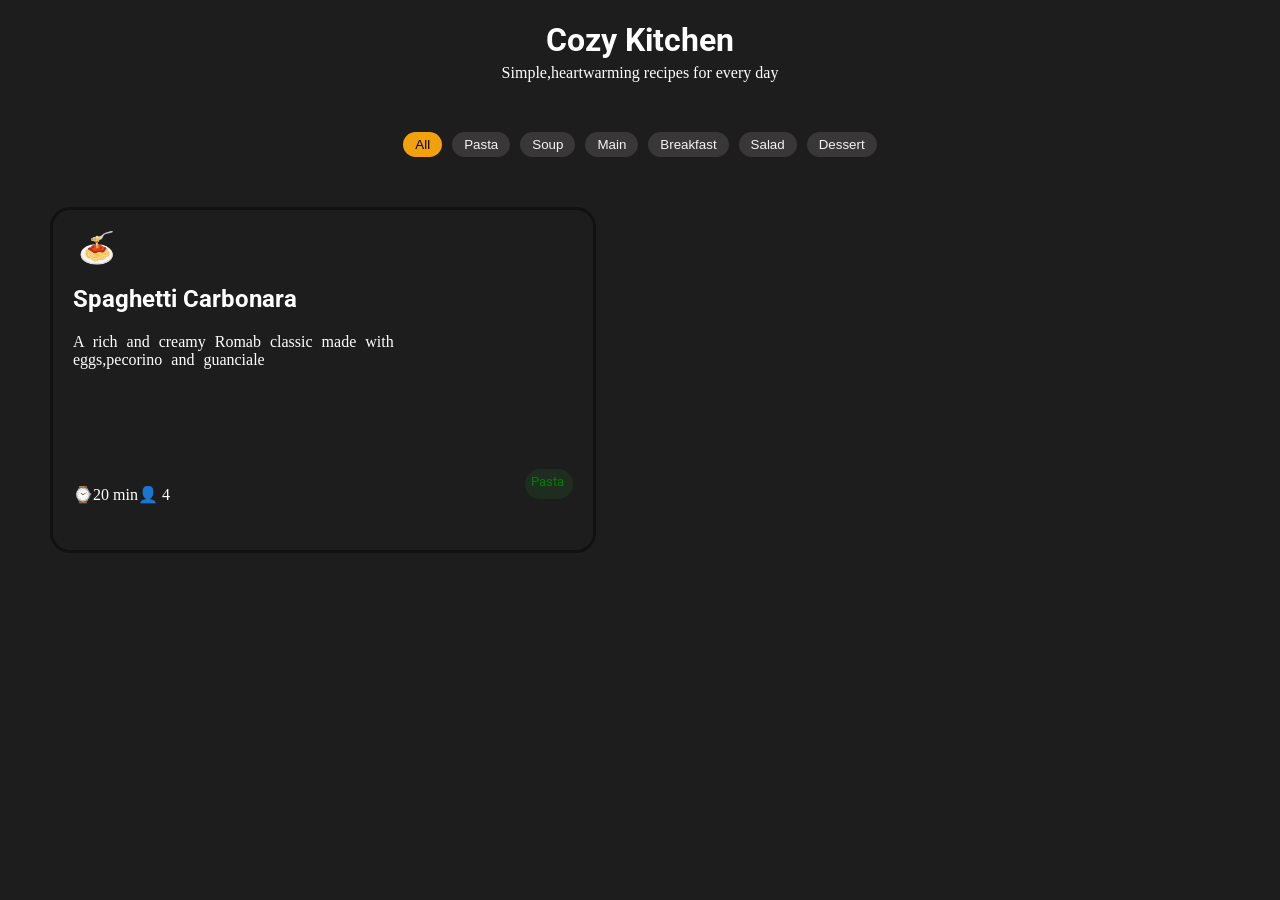
==== kitchen.html @ 12f5d93a "added new file" ====
<!doctype html>
<html lang="en">
  <head>
    <meta charset="UTF-8" />
    <meta name="viewport" content="width=device-width, initial-scale=1.0" />
    <title>Document</title>
    <link rel="stylesheet" href="kitchen.css" />
  </head>
  <body>
    <div class="main-container">
      <div header-container>
        <h1>Cozy Kitchen</h1>
        <p class="first-p">Simple,heartwarming recipes for every day</p>
      </div>
      <div class="buttons-container">
        <button class="button-fs">All</button>
        <button class="button-s">Pasta</button>
        <button class="button-s">Soup</button>
        <button class="button-s">Main</button>
        <button class="button-s">Breakfast</button>
        <button class="button-s">Salad</button>
        <button class="button-s">Dessert</button>
      </div>
      <div class="inner-container">
        <div class="inner-1">
          <p class="icon">&#127837;</p>
          <h2>Spaghetti Carbonara</h2>
          <p class="second-p">
            A rich and creamy Romab classic made with eggs,pecorino and
            guanciale
          </p>
          <div class="last">
            <p>&#8986;20 min</p>
            <p>&#128100; 4</p>
            <button
              style="display: flex; justify-content: space-between"
              class="button-pasta"
            >
              Pasta
            </button>
          </div>
        </div>
      </div>
    </div>
  </body>
</html>
---- kitchen.css ----
@import url("https://fonts.googleapis.com/css2?family=Bitcount+Grid+Double:wght@100..900&family=Lobster+Two:ital,wght@0,400;0,700;1,400;1,700&family=Roboto:ital,wght@0,100..900;1,100..900&family=Saira+Stencil:ital,wght@0,100..900;1,100..900&family=Sekuya&display=swap");

body {
  background-color: rgb(30, 29, 29);
  padding: 0;
  margin: 0;
  color: white;
}
h1 {
  text-align: center;
  margin-bottom: 5px;
  font-family: roboto;
}
.first-p {
  text-align: center;
  margin-top: 5px;
  margin-bottom: 50px;
}
.buttons-container {
  display: flex;
  justify-content: center;
  gap: 10px;
  margin-bottom: 40px;
}
.button-fs {
  background-color: rgb(242, 161, 10);
  color: rgb(0, 0, 0);
  border-radius: 50px;
  /* border-radius: solid; */
  padding-left: 12px;
  padding-right: 12px;
  padding-top: 5px;
  padding-bottom: 5px;
  border: none;
}
.button-s {
  background-color: rgb(57, 55, 55);
  color: whitesmoke;
  border-radius: 50px;

  padding-left: 12px;
  padding-right: 12px;
  padding-top: 5px;
  padding-bottom: 5px;
  border: none;
}
.inner-1 {
  border: solid;
  padding: 20px;
  padding-top: 0px;
  border-radius: 20px;
  width: 500px;
  height: 320px;
  margin: 50px;
  border-color: rgb(16, 18, 18);
}
.icon {
  font-size: 30px;
  /* padding: 10px; */
  margin-top: 20px;
  margin-right: 10px;
  margin-left: 5px;
  margin-bottom: 10px;
}
h2 {
  font-family: roboto;
  width: 230px;
}
.second-p {
  width: 350px;
  word-spacing: 5px;
  margin-bottom: 100px;
}
.last {
  display: flex;
}
.button-pasta {
  margin-left: auto;
  border-radius: 20px;
  border: none;
  width: 48px;
  height: 30px;
  padding-top: 5px;
  background-color: rgb(30, 45, 32);
  color: green;
  font-family: roboto;
  /* margin-bottom: 10px; */
}
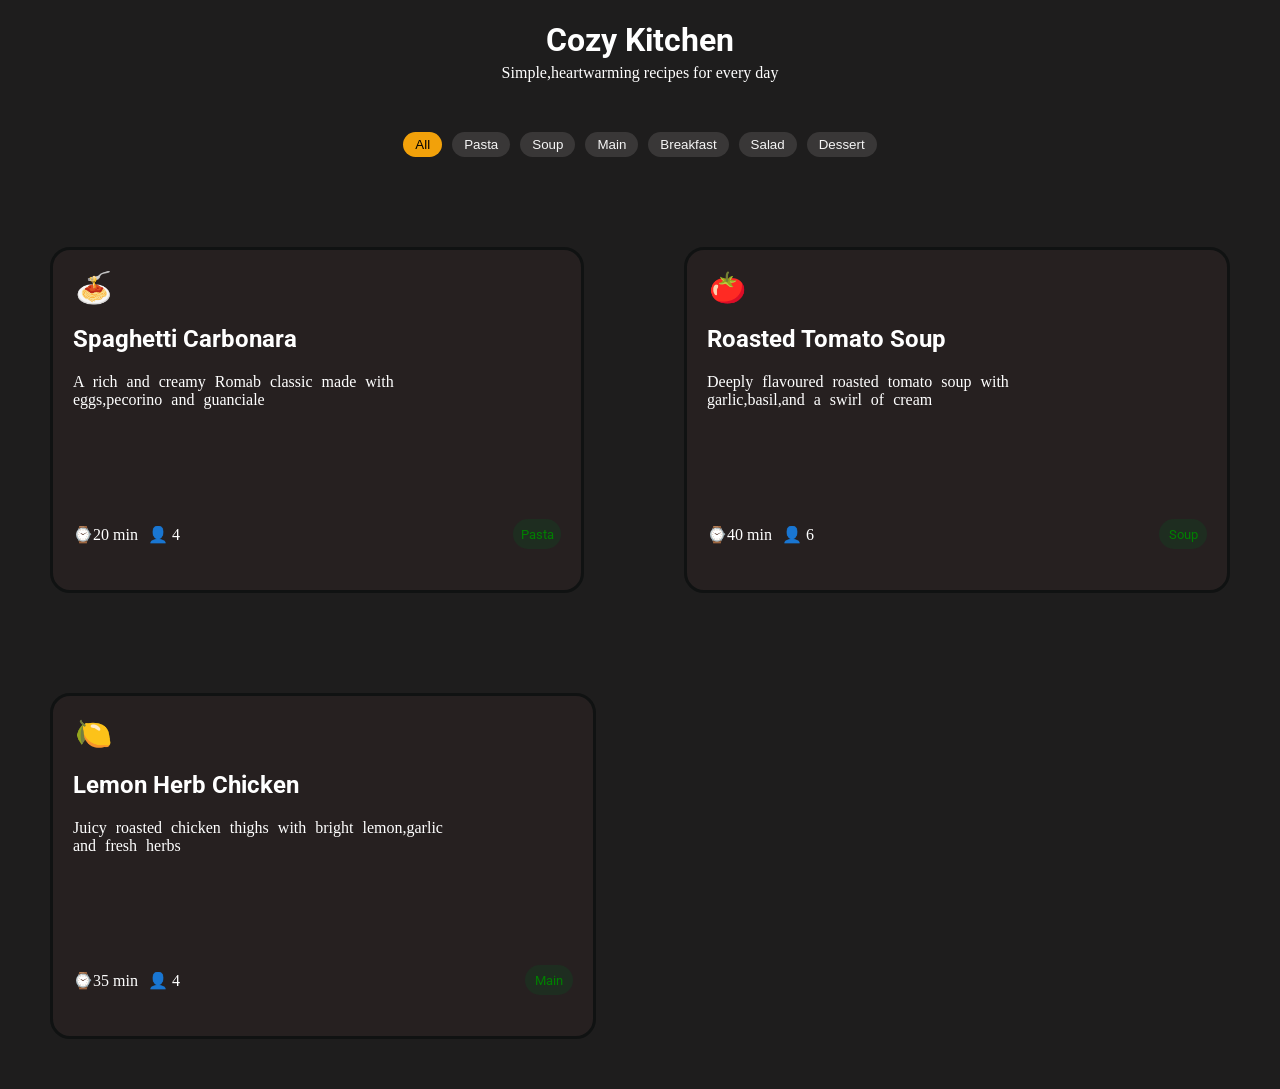
==== commit c4739c6e: "added some containers and style" ====
--- a/kitchen.html
+++ b/kitchen.html
@@ -31,13 +31,35 @@
           </p>
           <div class="last">
             <p>&#8986;20 min</p>
-            <p>&#128100; 4</p>
-            <button
-              style="display: flex; justify-content: space-between"
-              class="button-pasta"
-            >
-              Pasta
-            </button>
+            <p class="people">&#128100; 4</p>
+            <button class="button-pasta">Pasta</button>
+          </div>
+        </div>
+
+        <div class="inner-2">
+          <p class="icon-2">&#127813;</p>
+          <h2 class="roasted-h">Roasted Tomato Soup</h2>
+          <p class="roasted-p">
+            Deeply flavoured roasted tomato soup with garlic,basil,and a swirl
+            of cream
+          </p>
+          <div class="last-2">
+            <p>&#8986;40 min</p>
+            <p class="people">&#128100; 6</p>
+            <button class="button-soup">Soup</button>
+          </div>
+        </div>
+        <div class="inner-2">
+          <p class="icon-2">&#127819;</p>
+          <h2 class="roasted-h">Lemon Herb Chicken</h2>
+          <p class="roasted-p" style="width: 380px">
+            Juicy roasted chicken thighs with bright lemon,garlic and fresh
+            herbs
+          </p>
+          <div class="last-2">
+            <p>&#8986;35 min</p>
+            <p class="people">&#128100; 4</p>
+            <button class="button-soup">Main</button>
           </div>
         </div>
       </div>
--- a/kitchen.css
+++ b/kitchen.css
@@ -45,21 +45,25 @@
   border: none;
 }
 .inner-1 {
+  flex: 1 1 300px;
+  max-width: 500px;
+  height: 320px;
   border: solid;
   padding: 20px;
   padding-top: 0px;
   border-radius: 20px;
-  width: 500px;
-  height: 320px;
+  /* width: 500px;
+  height: 320px; */
   margin: 50px;
   border-color: rgb(16, 18, 18);
+  background-color: rgb(38, 32, 32);
 }
 .icon {
   font-size: 30px;
   /* padding: 10px; */
   margin-top: 20px;
   margin-right: 10px;
-  margin-left: 5px;
+  margin-left: 2px;
   margin-bottom: 10px;
 }
 h2 {
@@ -74,15 +78,73 @@
 .last {
   display: flex;
 }
+
+.people {
+  margin-left: 10px;
+}
 .button-pasta {
   margin-left: auto;
   border-radius: 20px;
   border: none;
   width: 48px;
   height: 30px;
-  padding-top: 5px;
+  padding-top: 2px;
   background-color: rgb(30, 45, 32);
   color: green;
   font-family: roboto;
-  /* margin-bottom: 10px; */
+  margin-top: 10px;
+  cursor: pointer;
 }
+
+.inner-2 {
+  flex: 1 1 350px;
+  max-width: 500px;
+  height: 320px;
+  border: solid;
+  padding: 20px;
+  padding-top: 0px;
+  border-radius: 20px;
+  /* width: 500px;
+  height: 320px; */
+  margin: 50px;
+  border-color: rgb(16, 18, 18);
+  background-color: rgb(38, 32, 32);
+}
+.icon-2 {
+  font-size: 30px;
+  /* padding: 10px; */
+  margin-top: 20px;
+  margin-right: 10px;
+  margin-left: 2px;
+  margin-bottom: 10px;
+}
+.roasted-h {
+  font-family: roboto;
+  width: 250px;
+}
+.roasted-p {
+  width: 350px;
+  word-spacing: 5px;
+  margin-bottom: 100px;
+}
+.last-2 {
+  display: flex;
+}
+.button-soup {
+  margin-left: auto;
+  border-radius: 20px;
+  border: none;
+  width: 48px;
+  height: 30px;
+  padding-top: 2px;
+  background-color: rgb(30, 45, 32);
+  color: green;
+  font-family: roboto;
+  margin-top: 10px;
+  cursor: pointer;
+}
+.inner-container {
+  display: flex;
+  flex-wrap: wrap;
+  gap: 0;
+}
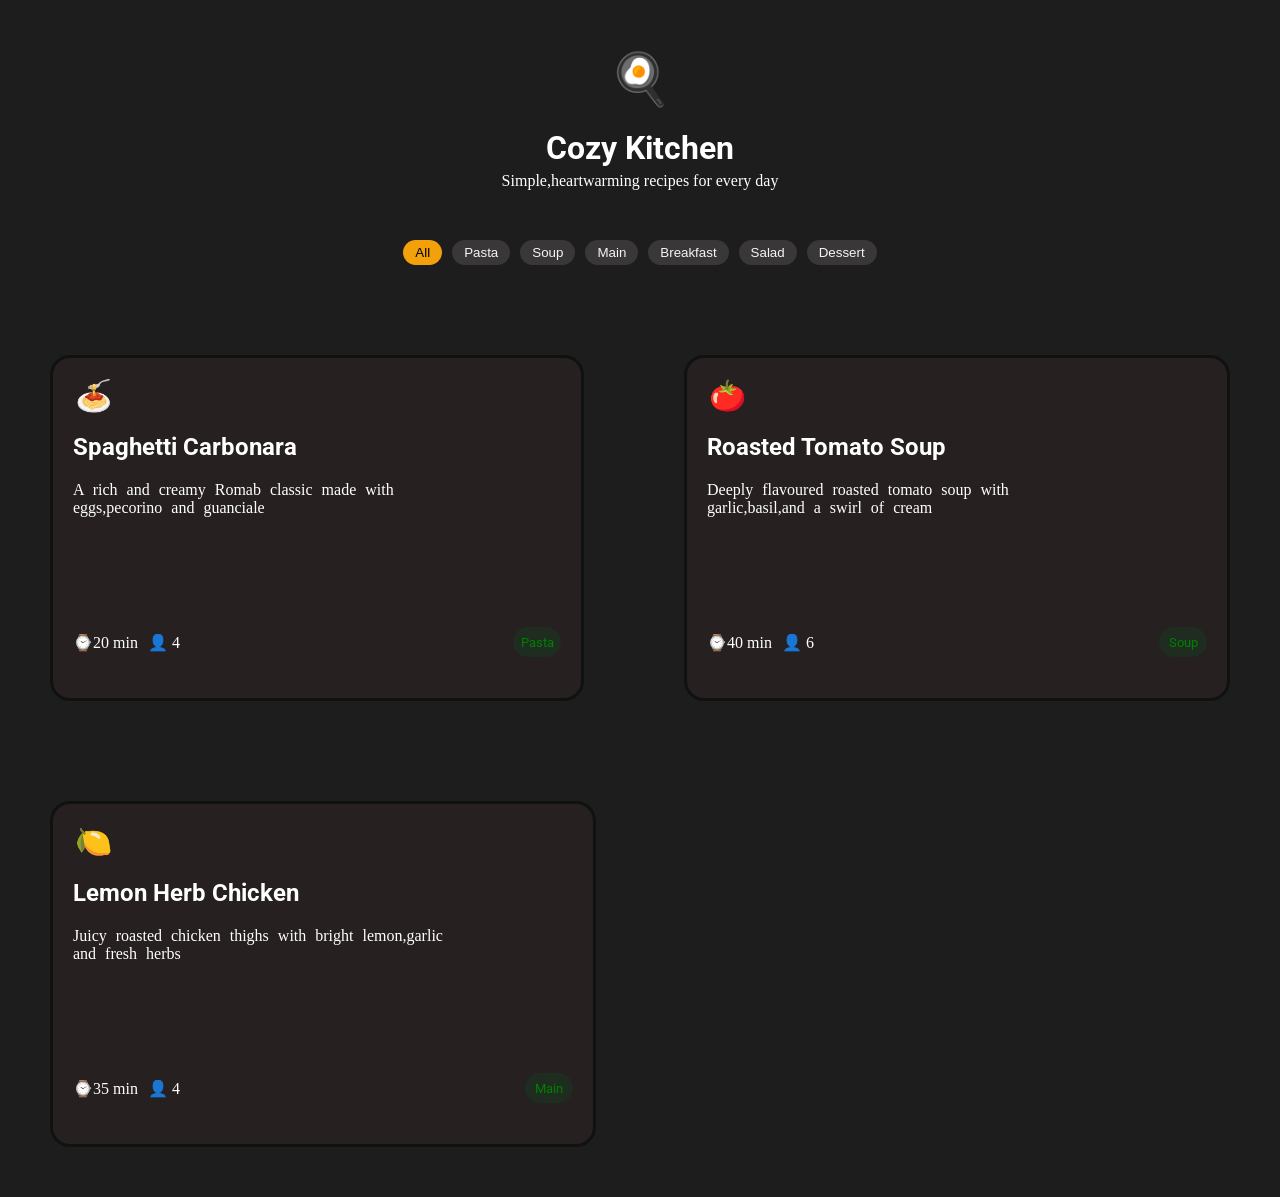
==== commit 5d4e2c91: "added a paragraph" ====
--- a/kitchen.html
+++ b/kitchen.html
@@ -9,6 +9,9 @@
   <body>
     <div class="main-container">
       <div header-container>
+        <p style="text-align: center; font-size: 50px; margin-bottom: 10px">
+          🍳
+        </p>
         <h1>Cozy Kitchen</h1>
         <p class="first-p">Simple,heartwarming recipes for every day</p>
       </div>
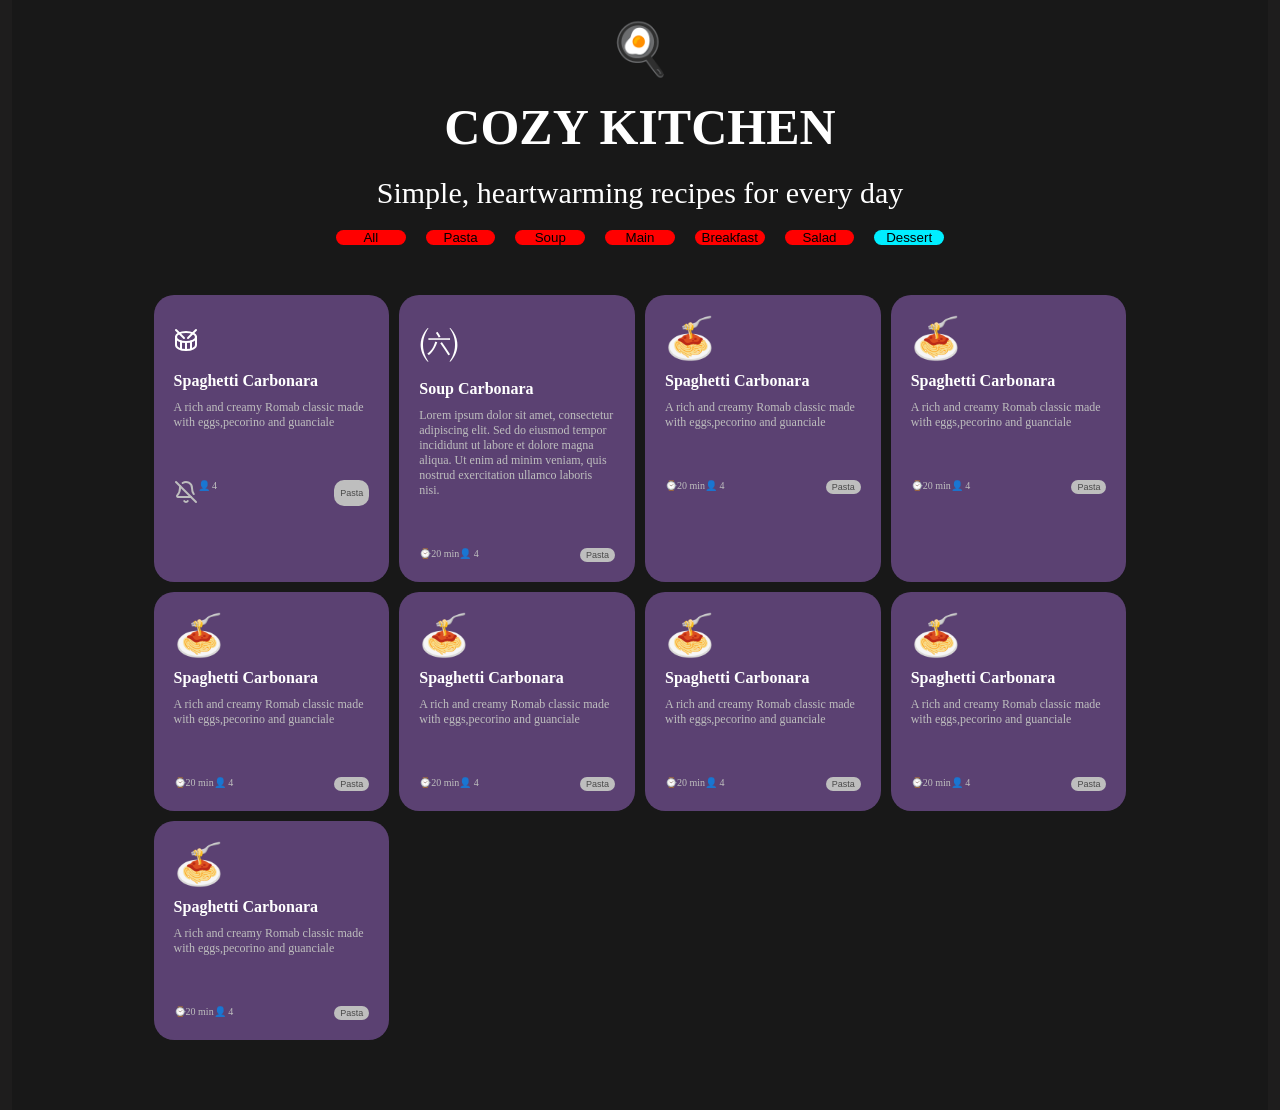
==== commit 84cb8ca1: "Responsive Layout + Objects" ====
--- a/kitchen.html
+++ b/kitchen.html
@@ -7,65 +7,356 @@
     <link rel="stylesheet" href="kitchen.css" />
   </head>
   <body>
+    <!-- SECTIONS -->
     <div class="main-container">
-      <div header-container>
-        <p style="text-align: center; font-size: 50px; margin-bottom: 10px">
-          🍳
-        </p>
-        <h1>Cozy Kitchen</h1>
-        <p class="first-p">Simple,heartwarming recipes for every day</p>
+      <!--SECTION 1: HEADER CONTAINER-->
+      <div class="header-container">
+        <p class="header-icon">🍳</p>
+        <h1 class="page-title">Cozy Kitchen</h1>
+        <p class="call-to-action">Simple, heartwarming recipes for every day</p>
       </div>
+
+      <!-- SECTION 2: BUTTONS CONTAINER -->
       <div class="buttons-container">
-        <button class="button-fs">All</button>
-        <button class="button-s">Pasta</button>
-        <button class="button-s">Soup</button>
-        <button class="button-s">Main</button>
-        <button class="button-s">Breakfast</button>
-        <button class="button-s">Salad</button>
-        <button class="button-s">Dessert</button>
+        <button>All</button>
+        <!--  .buttons-container button:nth-child(1)  or  .buttons-container button:first-child-->
+        <button>Pasta</button
+        ><!--  .buttons-container button:nth-child(2)-->
+        <button>Soup</button
+        ><!--  .buttons-container button:nth-child(3)-->
+        <button>Main</button
+        ><!--  .buttons-container button:nth-child(4)-->
+        <button>Breakfast</button
+        ><!--  .buttons-container button:nth-child(5)-->
+        <button>Salad</button
+        ><!--  .buttons-container button:nth-child(6)-->
+        <button>Dessert</button
+        ><!--  .buttons-container button:nth-child(7)  or  .buttons-container button:first-child-->
       </div>
-      <div class="inner-container">
-        <div class="inner-1">
-          <p class="icon">&#127837;</p>
-          <h2>Spaghetti Carbonara</h2>
-          <p class="second-p">
-            A rich and creamy Romab classic made with eggs,pecorino and
-            guanciale
-          </p>
-          <div class="last">
-            <p>&#8986;20 min</p>
-            <p class="people">&#128100; 4</p>
-            <button class="button-pasta">Pasta</button>
-          </div>
-        </div>
-
-        <div class="inner-2">
-          <p class="icon-2">&#127813;</p>
-          <h2 class="roasted-h">Roasted Tomato Soup</h2>
-          <p class="roasted-p">
-            Deeply flavoured roasted tomato soup with garlic,basil,and a swirl
-            of cream
-          </p>
-          <div class="last-2">
-            <p>&#8986;40 min</p>
-            <p class="people">&#128100; 6</p>
-            <button class="button-soup">Soup</button>
-          </div>
-        </div>
-        <div class="inner-2">
-          <p class="icon-2">&#127819;</p>
-          <h2 class="roasted-h">Lemon Herb Chicken</h2>
-          <p class="roasted-p" style="width: 380px">
-            Juicy roasted chicken thighs with bright lemon,garlic and fresh
-            herbs
-          </p>
-          <div class="last-2">
-            <p>&#8986;35 min</p>
-            <p class="people">&#128100; 4</p>
-            <button class="button-soup">Main</button>
+
+      <!-- SECTION 3: GRID/CARD CONTAINER -->
+      <div class="cards-container">
+        <!-- Card 1  -->
+        <div class="cards">
+          <!-- card-top -->
+          <div class="card-top">
+            <p>
+              <svg
+                xmlns="http://www.w3.org/2000/svg"
+                width="24"
+                height="24"
+                viewBox="0 0 24 24"
+                fill="none"
+                stroke="currentColor"
+                stroke-width="2"
+                stroke-linecap="round"
+                stroke-linejoin="round"
+                class="lucide lucide-drum-icon lucide-drum"
+              >
+                <path d="m2 2 8 8" />
+                <path d="m22 2-8 8" />
+                <ellipse cx="12" cy="9" rx="10" ry="5" />
+                <path d="M7 13.4v7.9" />
+                <path d="M12 14v8" />
+                <path d="M17 13.4v7.9" />
+                <path d="M2 9v8a10 5 0 0 0 20 0V9" />
+              </svg>
+            </p>
+            <h2>Spaghetti Carbonara</h2>
+            <p>
+              A rich and creamy Romab classic made with eggs,pecorino and
+              guanciale
+            </p>
+          </div>
+
+          <!-- card-bottom -->
+          <div class="card-bottom">
+            <!-- card-bottom - left -->
+            <!-- .card-bottom div:first-child -->
+            <!-- .card-bottom div:nth-child(1) -->
+            <div>
+              <p>
+                <svg
+                  xmlns="http://www.w3.org/2000/svg"
+                  width="24"
+                  height="24"
+                  viewBox="0 0 24 24"
+                  fill="none"
+                  stroke="currentColor"
+                  stroke-width="2"
+                  stroke-linecap="round"
+                  stroke-linejoin="round"
+                  class="lucide lucide-bell-off-icon lucide-bell-off"
+                >
+                  <path d="M10.268 21a2 2 0 0 0 3.464 0" />
+                  <path
+                    d="M17 17H4a1 1 0 0 1-.74-1.673C4.59 13.956 6 12.499 6 8a6 6 0 0 1 .258-1.742"
+                  />
+                  <path d="m2 2 20 20" />
+                  <path
+                    d="M8.668 3.01A6 6 0 0 1 18 8c0 2.687.77 4.653 1.707 6.05"
+                  />
+                </svg>
+              </p>
+              <p>&#128100; 4</p>
+            </div>
+
+            <!-- card-bottom - right-->
+            <!-- .card-bottom div:last-child -->
+            <!-- .card-bottom div:nth-child(2) -->
+            <!-- .card-bottom  button-->
+            <button>Pasta</button>
+          </div>
+        </div>
+
+        <!-- Card 2  -->
+
+        <div class="cards">
+          <!-- card-top -->
+          <div class="card-top">
+            <p>&#12837;</p>
+            <h2>Soup Carbonara</h2>
+            <p>
+              Lorem ipsum dolor sit amet, consectetur adipiscing elit. Sed do
+              eiusmod tempor incididunt ut labore et dolore magna aliqua. Ut
+              enim ad minim veniam, quis nostrud exercitation ullamco laboris
+              nisi.
+            </p>
+          </div>
+
+          <!-- card-bottom -->
+          <div class="card-bottom">
+            <!-- card-bottom - left -->
+            <!-- .card-bottom div:first-child -->
+            <!-- .card-bottom div:nth-child(1) -->
+            <div>
+              <p>&#8986;20 min</p>
+              <p>&#128100; 4</p>
+            </div>
+
+            <!-- card-bottom - right-->
+            <!-- .card-bottom div:last-child -->
+            <!-- .card-bottom div:nth-child(2) -->
+            <!-- .card-bottom  button-->
+            <button>Pasta</button>
+          </div>
+        </div>
+        <!-- Card 3 -->
+        <div class="cards">
+          <!-- card-top -->
+          <div class="card-top">
+            <p>&#127837;</p>
+            <h2>Spaghetti Carbonara</h2>
+            <p>
+              A rich and creamy Romab classic made with eggs,pecorino and
+              guanciale
+            </p>
+          </div>
+
+          <!-- card-bottom -->
+          <div class="card-bottom">
+            <!-- card-bottom - left -->
+            <!-- .card-bottom div:first-child -->
+            <!-- .card-bottom div:nth-child(1) -->
+            <div>
+              <p>&#8986;20 min</p>
+              <p>&#128100; 4</p>
+            </div>
+
+            <!-- card-bottom - right-->
+            <!-- .card-bottom div:last-child -->
+            <!-- .card-bottom div:nth-child(2) -->
+            <!-- .card-bottom  button-->
+            <button>Pasta</button>
+          </div>
+        </div>
+
+        <!-- Card 4  -->
+
+        <div class="cards">
+          <!-- card-top -->
+          <div class="card-top">
+            <p>&#127837;</p>
+            <h2>Spaghetti Carbonara</h2>
+            <p>
+              A rich and creamy Romab classic made with eggs,pecorino and
+              guanciale
+            </p>
+          </div>
+
+          <!-- card-bottom -->
+          <div class="card-bottom">
+            <!-- card-bottom - left -->
+            <!-- .card-bottom div:first-child -->
+            <!-- .card-bottom div:nth-child(1) -->
+            <div>
+              <p>&#8986;20 min</p>
+              <p>&#128100; 4</p>
+            </div>
+
+            <!-- card-bottom - right-->
+            <!-- .card-bottom div:last-child -->
+            <!-- .card-bottom div:nth-child(2) -->
+            <!-- .card-bottom  button-->
+            <button>Pasta</button>
+          </div>
+        </div>
+        <!-- Card 5  -->
+
+        <div class="cards">
+          <!-- card-top -->
+          <div class="card-top">
+            <p>&#127837;</p>
+            <h2>Spaghetti Carbonara</h2>
+            <p>
+              A rich and creamy Romab classic made with eggs,pecorino and
+              guanciale
+            </p>
+          </div>
+
+          <!-- card-bottom -->
+          <div class="card-bottom">
+            <!-- card-bottom - left -->
+            <!-- .card-bottom div:first-child -->
+            <!-- .card-bottom div:nth-child(1) -->
+            <div>
+              <p>&#8986;20 min</p>
+              <p>&#128100; 4</p>
+            </div>
+
+            <!-- card-bottom - right-->
+            <!-- .card-bottom div:last-child -->
+            <!-- .card-bottom div:nth-child(2) -->
+            <!-- .card-bottom  button-->
+            <button>Pasta</button>
+          </div>
+        </div>
+        <!-- Card 6  -->
+
+        <div class="cards">
+          <!-- card-top -->
+          <div class="card-top">
+            <p>&#127837;</p>
+            <h2>Spaghetti Carbonara</h2>
+            <p>
+              A rich and creamy Romab classic made with eggs,pecorino and
+              guanciale
+            </p>
+          </div>
+
+          <!-- card-bottom -->
+          <div class="card-bottom">
+            <!-- card-bottom - left -->
+            <!-- .card-bottom div:first-child -->
+            <!-- .card-bottom div:nth-child(1) -->
+            <div>
+              <p>&#8986;20 min</p>
+              <p>&#128100; 4</p>
+            </div>
+
+            <!-- card-bottom - right-->
+            <!-- .card-bottom div:last-child -->
+            <!-- .card-bottom div:nth-child(2) -->
+            <!-- .card-bottom  button-->
+            <button>Pasta</button>
+          </div>
+        </div>
+        <!-- Card 7  -->
+        <div class="cards">
+          <!-- card-top -->
+          <div class="card-top">
+            <p>&#127837;</p>
+            <h2>Spaghetti Carbonara</h2>
+            <p>
+              A rich and creamy Romab classic made with eggs,pecorino and
+              guanciale
+            </p>
+          </div>
+
+          <!-- card-bottom -->
+          <div class="card-bottom">
+            <!-- card-bottom - left -->
+            <!-- .card-bottom div:first-child -->
+            <!-- .card-bottom div:nth-child(1) -->
+            <div>
+              <p>&#8986;20 min</p>
+              <p>&#128100; 4</p>
+            </div>
+
+            <!-- card-bottom - right-->
+            <!-- .card-bottom div:last-child -->
+            <!-- .card-bottom div:nth-child(2) -->
+            <!-- .card-bottom  button-->
+            <button>Pasta</button>
+          </div>
+        </div>
+        <!-- Card 8  -->
+        <div class="cards">
+          <!-- card-top -->
+          <div class="card-top">
+            <p>&#127837;</p>
+            <h2>Spaghetti Carbonara</h2>
+            <p>
+              A rich and creamy Romab classic made with eggs,pecorino and
+              guanciale
+            </p>
+          </div>
+
+          <!-- card-bottom -->
+          <div class="card-bottom">
+            <!-- card-bottom - left -->
+            <!-- .card-bottom div:first-child -->
+            <!-- .card-bottom div:nth-child(1) -->
+            <div>
+              <p>&#8986;20 min</p>
+              <p>&#128100; 4</p>
+            </div>
+
+            <!-- card-bottom - right-->
+            <!-- .card-bottom div:last-child -->
+            <!-- .card-bottom div:nth-child(2) -->
+            <!-- .card-bottom  button-->
+            <button>Pasta</button>
+          </div>
+        </div>
+
+        <!-- Card 9  -->
+        <div class="cards">
+          <!-- card-top -->
+          <div class="card-top">
+            <p>&#127837;</p>
+            <h2>Spaghetti Carbonara</h2>
+            <p>
+              A rich and creamy Romab classic made with eggs,pecorino and
+              guanciale
+            </p>
+          </div>
+
+          <!-- card-bottom -->
+          <div class="card-bottom">
+            <!-- card-bottom - left -->
+            <!-- .card-bottom div:first-child -->
+            <!-- .card-bottom div:nth-child(1) -->
+            <div>
+              <p>&#8986;20 min</p>
+              <p>&#128100; 4</p>
+            </div>
+
+            <!-- card-bottom - right-->
+            <!-- .card-bottom div:last-child -->
+            <!-- .card-bottom div:nth-child(2) -->
+            <!-- .card-bottom  button-->
+            <button>Pasta</button>
           </div>
         </div>
       </div>
     </div>
+    <link rel="stylesheet" href="" />
+    <script src="db.js"></script>
   </body>
 </html>
+<!-- Research
+1. margin:auto;  what does it mean?
+2. 
+3. What is an svg
+-->
--- a/kitchen.css
+++ b/kitchen.css
@@ -6,145 +6,215 @@
   margin: 0;
   color: white;
 }
-h1 {
+p,
+h1,
+h2,
+button {
+  padding: 0;
+  margin: 0;
+}
+.main-container {
+  max-width: 100%;
+  width: 95%;
+  padding: 20px;
+  margin: auto;
+  background-color: #181818;
+}
+@media (max-width: 720px) {
+  .main-container {
+    max-width: 100%;
+    width: 100%;
+    padding: 2px;
+    margin: auto;
+  }
+}
+/* HEADER CONTAINER DESKTOP */
+/* flex: diplays things in one line */
+.header-container {
+  display: flex;
+  flex-direction: column;
+  align-items: center;
+  justify-content: flex-end;
+  gap: 20px;
   text-align: center;
-  margin-bottom: 5px;
-  font-family: roboto;
-}
-.first-p {
-  text-align: center;
-  margin-top: 5px;
-  margin-bottom: 50px;
-}
+  font-size: 50px;
+  text-transform: uppercase;
+}
+.header-icon {
+  padding: 0;
+  margin: 0;
+}
+
+.page-title {
+  padding: 0;
+  margin: 0;
+  font-size: 50px;
+}
+
+.call-to-action {
+  padding: 0;
+  margin: 0;
+  font-size: 30px;
+  text-transform: none;
+}
+/* HEADER CONTAINER MOBILE */
+@media (max-width: 720px) {
+  /* flex: diplays things in one line */
+  .header-container {
+    display: flex;
+    flex-direction: column;
+    align-items: center;
+    justify-content: flex-end;
+    gap: 20px;
+    text-align: center;
+    font-size: 40px;
+    text-transform: uppercase;
+  }
+  .header-icon {
+    padding: 0;
+    margin: 0;
+  }
+
+  .page-title {
+    padding: 0;
+    margin: 0;
+    font-size: 30px;
+  }
+
+  .call-to-action {
+    padding: 0;
+    margin: 0;
+    font-size: 20px;
+    text-transform: none;
+  }
+}
+/* BUTTONS CONTAINER DESKTOP  */
 .buttons-container {
-  display: flex;
-  justify-content: center;
+  display: grid;
+  grid-template-columns: repeat(7, 1fr);
+  width: 50%;
+  margin: 20px auto;
+  gap: 20px;
+}
+
+.buttons-container button {
+  border-radius: 10px;
+  background: rgb(255, 0, 0);
+  border: none;
+}
+.buttons-container button:last-child {
+  border-radius: 10px;
+  background: rgb(0, 238, 255);
+  border: none;
+}
+
+/* BUTTONS CONTAINER MOBILE  */
+@media (max-width: 720px) {
+  .buttons-container {
+    display: grid;
+    grid-template-columns: repeat(3, 1fr);
+    width: 90%;
+    margin: 20px auto;
+    gap: 10px;
+  }
+  .buttons-container button {
+    border-radius: 10px;
+    background: #5b4172;
+    border: none;
+    padding-top: 10px;
+    padding-bottom: 10px;
+    font-size: 12px;
+    text-transform: uppercase;
+    color: white;
+  }
+  .buttons-container button:last-child {
+    color: black;
+  }
+}
+
+/* GRID/CARD CONTAINER DESKTOP*/
+.cards-container {
+  display: grid;
+  grid-template-columns: repeat(4, 1fr);
+  /* background-color: rgb(155, 0, 0); */
+  width: 80%;
   gap: 10px;
-  margin-bottom: 40px;
-}
-.button-fs {
-  background-color: rgb(242, 161, 10);
-  color: rgb(0, 0, 0);
-  border-radius: 50px;
-  /* border-radius: solid; */
-  padding-left: 12px;
-  padding-right: 12px;
-  padding-top: 5px;
-  padding-bottom: 5px;
+  padding: 10px;
+  margin: 40px auto;
+}
+@media (max-width: 720px) {
+  .cards-container {
+    display: grid;
+    grid-template-columns: repeat(1, 1fr);
+    /* background-color: rgb(155, 0, 0); */
+    width: 90%;
+    gap: 10px;
+    padding: 10px;
+    margin: 40px auto;
+  }
+}
+
+.cards {
+  background-color: #5b4172;
+  backdrop-filter: blur(200px);
+  width: auto;
+  height: auto;
+  display: flex;
+  flex-direction: column;
+  padding: 20px;
+  border-radius: 20px;
+  gap: 50px;
+}
+
+/* card-top */
+.card-top {
+  display: flex;
+  flex-direction: column;
+  gap: 10px;
+  font-size: 16px;
+}
+
+.card-top p:first-child {
+  font-size: 40px;
+  margin: 0;
+  padding: 0;
+}
+.card-top h2:nth-child(2) {
+  font-size: 16px;
+  margin: 0;
+  padding: 0;
+  text-transform: none;
+}
+.card-top p:nth-child(3) {
+  font-size: 12px;
+  margin: 0;
+  padding: 0;
+  text-transform: none;
+  color: rgb(190, 190, 190);
+}
+
+/* card-bottom */
+.card-bottom {
+  display: flex;
+  flex-direction: row;
+  font-size: 16px;
+  justify-content: space-between;
+}
+.card-bottom div:first-child {
+  display: flex;
+  flex-direction: row;
+  font-size: 10px;
+  margin: 0;
+  padding: 0;
+  text-transform: none;
+  color: rgb(190, 190, 190);
+}
+
+.card-bottom button {
+  border-radius: 10px;
   border: none;
-}
-.button-s {
-  background-color: rgb(57, 55, 55);
-  color: whitesmoke;
-  border-radius: 50px;
-
-  padding-left: 12px;
-  padding-right: 12px;
-  padding-top: 5px;
-  padding-bottom: 5px;
-  border: none;
-}
-.inner-1 {
-  flex: 1 1 300px;
-  max-width: 500px;
-  height: 320px;
-  border: solid;
-  padding: 20px;
-  padding-top: 0px;
-  border-radius: 20px;
-  /* width: 500px;
-  height: 320px; */
-  margin: 50px;
-  border-color: rgb(16, 18, 18);
-  background-color: rgb(38, 32, 32);
-}
-.icon {
-  font-size: 30px;
-  /* padding: 10px; */
-  margin-top: 20px;
-  margin-right: 10px;
-  margin-left: 2px;
-  margin-bottom: 10px;
-}
-h2 {
-  font-family: roboto;
-  width: 230px;
-}
-.second-p {
-  width: 350px;
-  word-spacing: 5px;
-  margin-bottom: 100px;
-}
-.last {
-  display: flex;
-}
-
-.people {
-  margin-left: 10px;
-}
-.button-pasta {
-  margin-left: auto;
-  border-radius: 20px;
-  border: none;
-  width: 48px;
-  height: 30px;
-  padding-top: 2px;
-  background-color: rgb(30, 45, 32);
-  color: green;
-  font-family: roboto;
-  margin-top: 10px;
-  cursor: pointer;
-}
-
-.inner-2 {
-  flex: 1 1 350px;
-  max-width: 500px;
-  height: 320px;
-  border: solid;
-  padding: 20px;
-  padding-top: 0px;
-  border-radius: 20px;
-  /* width: 500px;
-  height: 320px; */
-  margin: 50px;
-  border-color: rgb(16, 18, 18);
-  background-color: rgb(38, 32, 32);
-}
-.icon-2 {
-  font-size: 30px;
-  /* padding: 10px; */
-  margin-top: 20px;
-  margin-right: 10px;
-  margin-left: 2px;
-  margin-bottom: 10px;
-}
-.roasted-h {
-  font-family: roboto;
-  width: 250px;
-}
-.roasted-p {
-  width: 350px;
-  word-spacing: 5px;
-  margin-bottom: 100px;
-}
-.last-2 {
-  display: flex;
-}
-.button-soup {
-  margin-left: auto;
-  border-radius: 20px;
-  border: none;
-  width: 48px;
-  height: 30px;
-  padding-top: 2px;
-  background-color: rgb(30, 45, 32);
-  color: green;
-  font-family: roboto;
-  margin-top: 10px;
-  cursor: pointer;
-}
-.inner-container {
-  display: flex;
-  flex-wrap: wrap;
-  gap: 0;
-}
+  font-size: 9px;
+  padding: 2px 6px;
+  background-color: rgb(190, 190, 190);
+  color: rgb(74, 74, 74);
+}
